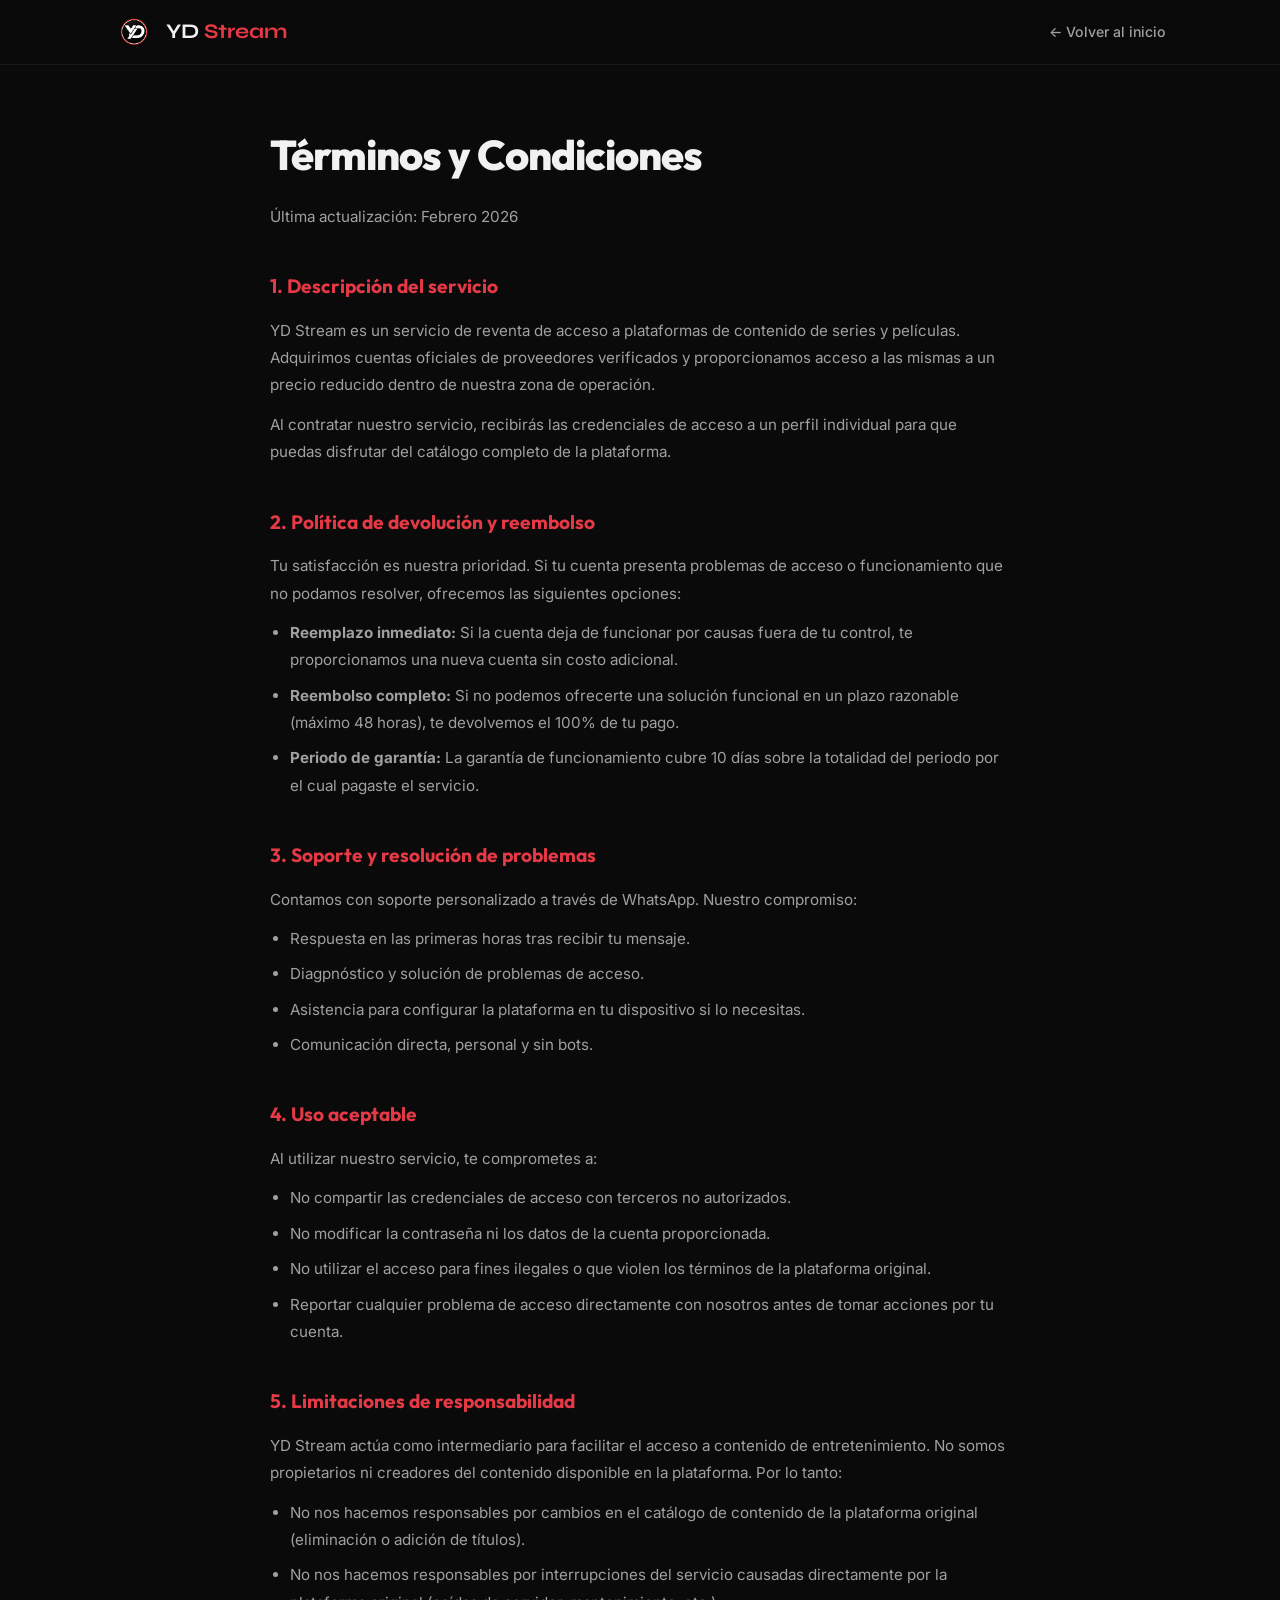
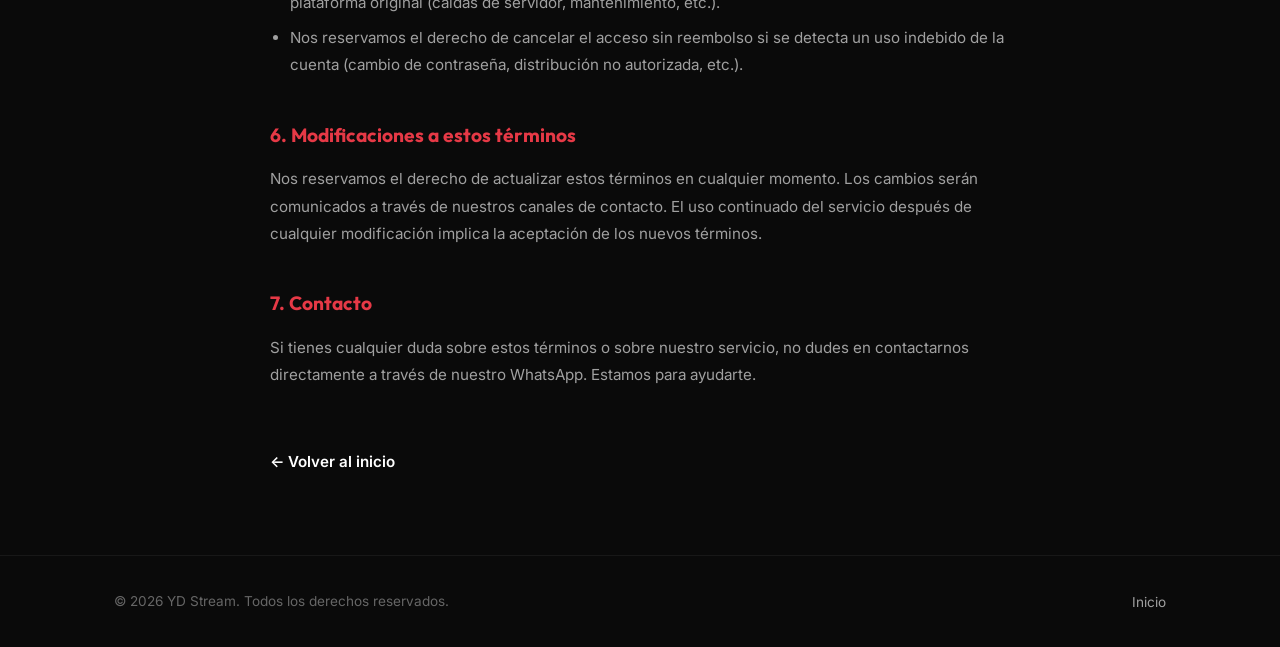
==== html/terms.html @ 0753e667 "primer commit" ====
<!DOCTYPE html>
<html lang="es">

<head>
    <meta charset="UTF-8" />
    <meta name="viewport" content="width=device-width, initial-scale=1.0" />
    <title>Términos y Condiciones — YD Stream</title>
    <meta name="description"
        content="Términos y condiciones del servicio YD Stream. Conoce nuestras políticas de devolución, soporte y uso." />
    <link rel="icon" href="../assets/logo.png" type="image/png" />
    <link rel="stylesheet" href="../css/styles.css" />
</head>

<body>

    <!-- ===== HEADER ===== -->
    <header class="header scrolled">
        <div class="container">
            <a href="../index.html" class="logo">
                <img src="../assets/logo.png" alt="YD Stream Logo" />
                <span class="logo-text">YD <span>Stream</span></span>
            </a>
            <nav class="nav-links">
                <a href="../index.html">← Volver al inicio</a>
            </nav>
        </div>
    </header>

    <!-- ===== TERMS ===== -->
    <main class="terms-page">
        <div class="container">
            <div class="terms-content">
                <h1>Términos y Condiciones</h1>
                <p class="terms-updated">Última actualización: Febrero 2026</p>

                <h2>1. Descripción del servicio</h2>
                <p>
                    YD Stream es un servicio de reventa de acceso a plataformas de contenido de series y películas.
                    Adquirimos cuentas oficiales de proveedores verificados y proporcionamos acceso a las mismas
                    a un precio reducido dentro de nuestra zona de operación.
                </p>
                <p>
                    Al contratar nuestro servicio, recibirás las credenciales de acceso a un perfil
                    individual para que puedas disfrutar del catálogo completo
                    de la plataforma.
                </p>

                <h2>2. Política de devolución y reembolso</h2>
                <p>
                    Tu satisfacción es nuestra prioridad. Si tu cuenta presenta problemas de acceso o funcionamiento
                    que no podamos resolver, ofrecemos las siguientes opciones:
                </p>
                <ul>
                    <li>
                        <strong>Reemplazo inmediato:</strong> Si la cuenta deja de funcionar por causas fuera de tu
                        control,
                        te proporcionamos una nueva cuenta sin costo adicional.
                    </li>
                    <li>
                        <strong>Reembolso completo:</strong> Si no podemos ofrecerte una solución funcional en un plazo
                        razonable (máximo 48 horas), te devolvemos el 100% de tu pago.
                    </li>
                    <li>
                        <strong>Periodo de garantía:</strong> La garantía de funcionamiento cubre 10 días sobre la
                        totalidad del
                        periodo
                        por el cual pagaste el servicio.
                    </li>
                </ul>

                <h2>3. Soporte y resolución de problemas</h2>
                <p>
                    Contamos con soporte personalizado a través de WhatsApp. Nuestro compromiso:
                </p>
                <ul>
                    <li>Respuesta en las primeras horas tras recibir tu mensaje.</li>
                    <li>Diagpnóstico y solución de problemas de acceso.</li>
                    <li>Asistencia para configurar la plataforma en tu dispositivo si lo necesitas.</li>
                    <li>Comunicación directa, personal y sin bots.</li>
                </ul>

                <h2>4. Uso aceptable</h2>
                <p>
                    Al utilizar nuestro servicio, te comprometes a:
                </p>
                <ul>
                    <li>No compartir las credenciales de acceso con terceros no autorizados.</li>
                    <li>No modificar la contraseña ni los datos de la cuenta proporcionada.</li>
                    <li>No utilizar el acceso para fines ilegales o que violen los términos de la plataforma original.
                    </li>
                    <li>Reportar cualquier problema de acceso directamente con nosotros antes de tomar acciones por tu
                        cuenta.</li>
                </ul>

                <h2>5. Limitaciones de responsabilidad</h2>
                <p>
                    YD Stream actúa como intermediario para facilitar el acceso a contenido de entretenimiento.
                    No somos propietarios ni creadores del contenido disponible en la plataforma. Por lo tanto:
                </p>
                <ul>
                    <li>
                        No nos hacemos responsables por cambios en el catálogo de contenido de la plataforma original
                        (eliminación o adición de títulos).
                    </li>
                    <li>
                        No nos hacemos responsables por interrupciones del servicio causadas directamente por la
                        plataforma original (caídas de servidor, mantenimiento, etc.).
                    </li>
                    <li>
                        Nos reservamos el derecho de cancelar el acceso sin reembolso si se detecta un uso indebido
                        de la cuenta (cambio de contraseña, distribución no autorizada, etc.).
                    </li>
                </ul>

                <h2>6. Modificaciones a estos términos</h2>
                <p>
                    Nos reservamos el derecho de actualizar estos términos en cualquier momento. Los cambios
                    serán comunicados a través de nuestros canales de contacto. El uso continuado del servicio
                    después de cualquier modificación implica la aceptación de los nuevos términos.
                </p>

                <h2>7. Contacto</h2>
                <p>
                    Si tienes cualquier duda sobre estos términos o sobre nuestro servicio, no dudes en
                    contactarnos directamente a través de nuestro WhatsApp. Estamos para ayudarte.
                </p>

                <a href="../index.html" class="terms-back">
                    ← Volver al inicio
                </a>
            </div>
        </div>
    </main>

    <!-- ===== FOOTER ===== -->
    <footer class="footer">
        <div class="container">
            <span class="footer-left">© 2026 YD Stream. Todos los derechos reservados.</span>
            <div class="footer-right">
                <a href="../index.html">Inicio</a>
            </div>
        </div>
    </footer>

</body>

</html>
---- css/styles.css ----
/* ============================================
   YD Stream — Global Styles
   Tema: Negro & Rojo | Fuentes: Syne + Inter
   ============================================ */

@import url('https://fonts.googleapis.com/css2?family=Syne:wght@400;500;600;700;800&family=Inter:wght@300;400;500;600;700&family=Outfit:wght@400;500;600;700&display=swap');

/* --- Reset & Base --- */
*,
*::before,
*::after {
  margin: 0;
  padding: 0;
  box-sizing: border-box;
}

:root {
  --bg-primary: #0a0a0a;
  --bg-secondary: #111111;
  --bg-card: #141414;
  --bg-card-hover: #1a1a1a;
  --red-primary: #e63946;
  --red-dark: #c1121f;
  --red-glow: rgba(230, 57, 70, 0.25);
  --red-subtle: rgba(230, 57, 70, 0.08);
  --text-primary: #f1f1f1;
  --text-secondary: #a0a0a0;
  --text-muted: #666;
  --border-color: rgba(255, 255, 255, 0.06);
  --border-light: rgba(255, 255, 255, 0.1);
  --gradient-hero: linear-gradient(160deg, #0a0a0a 0%, #1a0a0d 40%, #0f0f0f 100%);
  --gradient-red: linear-gradient(135deg, #e63946, #c1121f);
  --gradient-card: linear-gradient(145deg, rgba(230, 57, 70, 0.06), rgba(10, 10, 10, 0));
  --shadow-red: 0 4px 30px rgba(230, 57, 70, 0.15);
  --shadow-card: 0 4px 24px rgba(0, 0, 0, 0.4);
  --radius-sm: 8px;
  --radius-md: 14px;
  --radius-lg: 20px;
  --radius-xl: 28px;
  --font-display: 'Syne', sans-serif;
  --font-heading: 'Outfit', sans-serif;
  --font-body: 'Inter', sans-serif;
  --transition: 0.3s cubic-bezier(0.4, 0, 0.2, 1);
}

html {
  scroll-behavior: smooth;
  font-size: 16px;
}

body {
  font-family: var(--font-body);
  background-color: var(--bg-primary);
  color: var(--text-primary);
  line-height: 1.7;
  overflow-x: hidden;
  -webkit-font-smoothing: antialiased;
}

a {
  text-decoration: none;
  color: inherit;
}

img {
  max-width: 100%;
  display: block;
}

ul {
  list-style: none;
}

/* --- Utilities --- */
.container {
  max-width: 1100px;
  margin: 0 auto;
  padding: 0 24px;
}

.section {
  padding: 100px 0;
}

.section-label {
  font-family: var(--font-heading);
  font-size: 0.78rem;
  font-weight: 600;
  letter-spacing: 3px;
  text-transform: uppercase;
  color: var(--red-primary);
  margin-bottom: 12px;
  display: block;
}

.section-title {
  font-family: var(--font-display);
  font-size: clamp(1.8rem, 4.5vw, 2.6rem);
  font-weight: 700;
  line-height: 1.2;
  margin-bottom: 14px;
  letter-spacing: -0.5px;
}

.section-subtitle {
  font-size: 1rem;
  color: var(--text-secondary);
  max-width: 520px;
  line-height: 1.75;
}

.text-center {
  text-align: center;
}

.mx-auto {
  margin-left: auto;
  margin-right: auto;
}

/* --- Animated bg blobs --- */
.bg-glow {
  position: absolute;
  width: 500px;
  height: 500px;
  border-radius: 50%;
  filter: blur(140px);
  opacity: 0.3;
  pointer-events: none;
  z-index: 0;
}

.bg-glow--red {
  background: var(--red-primary);
}

.bg-glow--dark {
  background: #2a0a0f;
}

/* =====================
   HEADER / NAV
   ===================== */
.header {
  position: fixed;
  top: 0;
  left: 0;
  right: 0;
  z-index: 1000;
  padding: 16px 0;
  transition: var(--transition);
  background: transparent;
}

.header.scrolled {
  background: rgba(10, 10, 10, 0.85);
  backdrop-filter: blur(20px);
  -webkit-backdrop-filter: blur(20px);
  border-bottom: 1px solid var(--border-color);
  padding: 12px 0;
}

.header .container {
  display: flex;
  align-items: center;
  justify-content: space-between;
}

.logo {
  display: flex;
  align-items: center;
  gap: 12px;
}

.logo img {
  height: 40px;
  width: auto;
}

.logo-text {
  font-family: var(--font-display);
  font-size: 1.3rem;
  font-weight: 700;
  color: var(--text-primary);
}

.logo-text span {
  color: var(--red-primary);
}

.nav-links {
  display: flex;
  align-items: center;
  gap: 36px;
}

.nav-links a {
  font-family: var(--font-body);
  font-size: 0.88rem;
  font-weight: 500;
  color: var(--text-secondary);
  transition: var(--transition);
  position: relative;
}

.nav-links a::after {
  content: '';
  position: absolute;
  bottom: -4px;
  left: 0;
  width: 0;
  height: 2px;
  background: var(--gradient-red);
  border-radius: 2px;
  transition: var(--transition);
}

.nav-links a:hover {
  color: var(--text-primary);
}

.nav-links a:hover::after {
  width: 100%;
}

/* Hamburger */
.hamburger {
  display: none;
  flex-direction: column;
  gap: 5px;
  cursor: pointer;
  padding: 4px;
  z-index: 1001;
}

.hamburger span {
  display: block;
  width: 24px;
  height: 2px;
  background: var(--text-primary);
  border-radius: 2px;
  transition: var(--transition);
}

.hamburger.active span:nth-child(1) {
  transform: rotate(45deg) translate(5px, 5px);
}

.hamburger.active span:nth-child(2) {
  opacity: 0;
}

.hamburger.active span:nth-child(3) {
  transform: rotate(-45deg) translate(5px, -5px);
}

/* Mobile Nav */
.mobile-nav {
  display: none;
  position: fixed;
  top: 0;
  left: 0;
  right: 0;
  bottom: 0;
  background: rgba(10, 10, 10, 0.97);
  backdrop-filter: blur(24px);
  z-index: 999;
  flex-direction: column;
  align-items: center;
  justify-content: center;
  gap: 32px;
}

.mobile-nav.active {
  display: flex;
}

.mobile-nav a {
  font-family: var(--font-display);
  font-size: 1.5rem;
  font-weight: 600;
  color: var(--text-primary);
  transition: var(--transition);
}

.mobile-nav a:hover {
  color: var(--red-primary);
}

/* =====================
   HERO
   ===================== */
.hero {
  position: relative;
  min-height: 100vh;
  display: flex;
  align-items: center;
  background: var(--gradient-hero);
  overflow: hidden;
}

.hero .bg-glow {
  top: -100px;
  right: -150px;
  opacity: 0.12;
}

.hero .hero-glow-2 {
  bottom: -200px;
  left: -200px;
  width: 400px;
  height: 400px;
  opacity: 0.08;
}

.hero-content {
  position: relative;
  z-index: 1;
  max-width: 700px;
}

.hero-badge {
  display: inline-flex;
  align-items: center;
  gap: 8px;
  padding: 8px 18px;
  background: var(--red-subtle);
  border: 1px solid rgba(230, 57, 70, 0.15);
  border-radius: 100px;
  font-size: 0.76rem;
  font-weight: 600;
  color: var(--red-primary);
  margin-bottom: 32px;
  letter-spacing: 0.5px;
}

.hero-badge .dot {
  width: 6px;
  height: 6px;
  background: var(--red-primary);
  border-radius: 50%;
  animation: pulse 2s infinite;
}

@keyframes pulse {

  0%,
  100% {
    opacity: 1;
    transform: scale(1);
  }

  50% {
    opacity: 0.5;
    transform: scale(1.3);
  }
}

.hero-title {
  font-family: var(--font-heading);
  font-size: clamp(2rem, 5vw, 3.2rem);
  font-weight: 700;
  line-height: 1.15;
  margin-bottom: 22px;
  letter-spacing: -0.5px;
}

.hero-title .highlight {
  background: var(--gradient-red);
  -webkit-background-clip: text;
  -webkit-text-fill-color: transparent;
  background-clip: text;
}

.hero-description {
  font-size: 1.05rem;
  color: var(--text-secondary);
  line-height: 1.75;
  margin-bottom: 40px;
  max-width: 480px;
}

.hero-actions {
  display: flex;
  gap: 16px;
  flex-wrap: wrap;
}

/* --- Hero Grid Layout --- */
.hero-grid {
  display: grid;
  grid-template-columns: 1fr 1fr;
  gap: 40px;
  align-items: center;
}

/* --- Collage --- */
.hero-collage {
  position: relative;
  width: 100%;
  height: 420px;
  z-index: 1;
}

.collage-card {
  position: absolute;
  border-radius: 10px;
  overflow: hidden;
  box-shadow: 0 10px 36px rgba(0, 0, 0, 0.55);
  border: 2px solid rgba(255, 255, 255, 0.07);
}

.collage-card img {
  width: 100%;
  height: 100%;
  object-fit: cover;
  display: block;
}

/* Poster 1 — far left */
.collage-card--1 {
  width: 140px;
  height: 205px;
  top: 50px;
  left: 0;
  transform: rotate(-7deg);
  z-index: 1;
}

/* Poster 2 — upper-center-left, overlapping 1 */
.collage-card--2 {
  width: 145px;
  height: 212px;
  top: 10px;
  left: 105px;
  transform: rotate(4deg);
  z-index: 3;
}

/* Poster 3 — center, biggest, front */
.collage-card--3 {
  width: 155px;
  height: 230px;
  top: 60px;
  left: 50%;
  transform: translateX(-50%) rotate(-2deg);
  z-index: 5;
}

/* Poster 4 — lower-center-right */
.collage-card--4 {
  width: 140px;
  height: 205px;
  bottom: 15px;
  right: 90px;
  transform: rotate(5deg);
  z-index: 2;
}

/* Poster 5 — far right */
.collage-card--5 {
  width: 145px;
  height: 210px;
  top: 30px;
  right: 0;
  transform: rotate(-4deg);
  z-index: 4;
}

/* --- Buttons --- */
.btn {
  display: inline-flex;
  align-items: center;
  gap: 10px;
  padding: 14px 32px;
  border-radius: var(--radius-md);
  font-family: var(--font-heading);
  font-size: 0.92rem;
  font-weight: 600;
  border: none;
  cursor: pointer;
  transition: var(--transition);
  white-space: nowrap;
}

.btn-primary {
  background: var(--gradient-red);
  color: #fff;
  box-shadow: var(--shadow-red);
}

.btn-primary:hover {
  transform: translateY(-2px);
  box-shadow: 0 8px 40px rgba(230, 57, 70, 0.3);
}

.btn-secondary {
  background: transparent;
  color: var(--text-primary);
  border: 1px solid var(--border-light);
}

.btn-secondary:hover {
  background: rgba(255, 255, 255, 0.04);
  border-color: var(--red-primary);
  color: var(--red-primary);
  transform: translateY(-2px);
}

/* =====================
   SERVICE — Steps Flow
   ===================== */
.service {
  position: relative;
  background: var(--bg-secondary);
  border-top: 1px solid var(--border-color);
  border-bottom: 1px solid var(--border-color);
}

.steps-flow {
  display: grid;
  grid-template-columns: repeat(2, 1fr);
  gap: 24px;
  margin-top: 48px;
  max-width: 900px;
  margin-left: auto;
  margin-right: auto;
}

.step-item {
  display: flex;
  align-items: flex-start;
  gap: 20px;
  padding: 28px 24px;
  background: var(--bg-card);
  border: 1px solid var(--border-color);
  border-radius: var(--radius-lg);
  transition: var(--transition);
}

.step-item:hover {
  border-color: rgba(230, 57, 70, 0.12);
  background: var(--bg-card-hover);
}

.step-number {
  flex-shrink: 0;
  width: 48px;
  height: 48px;
  background: var(--gradient-red);
  border-radius: var(--radius-sm);
  display: flex;
  align-items: center;
  justify-content: center;
  font-family: var(--font-heading);
  font-size: 1.1rem;
  font-weight: 800;
  color: #fff;
  letter-spacing: -0.5px;
}

.step-body h3 {
  font-family: var(--font-heading);
  font-size: 1.02rem;
  font-weight: 700;
  margin-bottom: 6px;
}

.step-body p {
  font-size: 0.88rem;
  color: var(--text-secondary);
  line-height: 1.7;
}

/* =====================
   PLAN TICKET
   ===================== */
.plan-ticket {
  display: flex;
  max-width: 850px;
  margin: 80px auto 0;
  background: var(--bg-card);
  border-radius: 16px;
  box-shadow: 0 16px 40px rgba(0, 0, 0, 0.4);
  overflow: hidden;
  position: relative;
}

/* --- Ticket Stub (Left) --- */
.ticket-stub {
  flex: 0 0 240px;
  background: #1a1a1a;
  padding: 32px 24px;
  display: flex;
  flex-direction: column;
  justify-content: center;
  align-items: center;
  text-align: center;
  position: relative;
  border-right: 2px dashed rgba(255, 255, 255, 0.1);
  z-index: 2;
}

/* Semi-circle cutouts for persecution effect */
.ticket-stub::before,
.ticket-stub::after {
  content: '';
  position: absolute;
  right: -10px;
  width: 20px;
  height: 20px;
  background: var(--bg-primary);
  /* Matches body bg */
  border-radius: 50%;
  z-index: 3;
}

.ticket-stub::before {
  top: -10px;
}

.ticket-stub::after {
  bottom: -10px;
}

.stub-header {
  margin-bottom: 24px;
}

.stub-header .brand {
  display: block;
  font-family: var(--font-heading);
  font-weight: 800;
  letter-spacing: 2px;
  font-size: 0.9rem;
  color: #555;
  margin-bottom: 4px;
}

.stub-header .admit-one {
  display: block;
  font-family: var(--font-heading);
  font-weight: 700;
  color: var(--red-primary);
  font-size: 1.1rem;
}

.stub-price {
  font-family: var(--font-heading);
  font-size: 4rem;
  font-weight: 800;
  color: #fff;
  line-height: 1;
  letter-spacing: -2px;
  margin-bottom: 6px;
}

.stub-price .currency {
  font-size: 1.8rem;
  vertical-align: top;
  margin-right: 4px;
  color: var(--red-primary);
}

.price-secondary {
  font-size: 1.5rem;
  color: var(--text-secondary);
  font-weight: 600;
  vertical-align: middle;
  margin-left: 8px;
  letter-spacing: -0.5px;
}

.stub-note {
  font-size: 0.85rem;
  color: var(--text-secondary);
  margin-bottom: 24px;
}

.stub-promo {
  background: rgba(230, 57, 70, 0.1);
  border: 1px solid rgba(230, 57, 70, 0.2);
  padding: 8px 16px;
  border-radius: 8px;
  display: flex;
  flex-direction: column;
  gap: 2px;
}

.stub-promo span {
  font-size: 0.7rem;
  font-weight: 700;
  color: var(--red-primary);
  letter-spacing: 0.5px;
}

.stub-promo strong {
  font-size: 1.4rem;
  color: #fff;
  font-weight: 800;
}

/* --- Ticket Body (Right) --- */
.ticket-body {
  flex: 1;
  padding: 40px;
  background: radial-gradient(circle at top right, #1a1a1a, #111);
  display: flex;
  flex-direction: column;
  justify-content: space-between;
  position: relative;
}

.ticket-row {
  display: grid;
  grid-template-columns: repeat(3, 1fr);
  gap: 24px;
}

.ticket-row:last-of-type {
  grid-template-columns: repeat(2, 1fr);
}

.ticket-item {
  display: flex;
  flex-direction: column;
  gap: 8px;
}

.ticket-item .label {
  display: flex;
  align-items: center;
  gap: 6px;
  font-size: 0.75rem;
  font-weight: 700;
  letter-spacing: 1px;
  color: #666;
  text-transform: uppercase;
}

.ticket-item .label svg {
  color: var(--red-primary);
  opacity: 0.8;
}

.ticket-item .value {
  font-family: var(--font-heading);
  font-size: 1.1rem;
  font-weight: 600;
  color: #fff;
}

.ticket-divider {
  height: 1px;
  background: rgba(255, 255, 255, 0.08);
  margin: 32px 0;
}

/* Simulated Barcode */
.ticket-barcode {
  display: flex;
  gap: 4px;
  height: 32px;
  opacity: 0.4;
  margin-top: auto;
  /* Push to bottom if space allows */
  padding-top: 32px;
  justify-content: flex-end;
}

.ticket-barcode span {
  background: #fff;
  width: 2px;
}

.ticket-barcode span:nth-child(2n) {
  width: 4px;
}

.ticket-barcode span:nth-child(3n) {
  width: 1px;
}

.ticket-barcode span:nth-child(4n) {
  width: 6px;
}

/* Responsive Ticket */
@media (max-width: 768px) {
  .plan-ticket {
    margin-top: 60px;
    /* Reduced top margin on mobile */
    flex-direction: column;
    max-width: 360px;
    /* Slimit width */
    background: linear-gradient(145deg, #1a1a1a, #0a0a0a);
    border: 1px solid rgba(255, 255, 255, 0.08);
  }

  .ticket-stub {
    flex: auto;
    border-right: none;
    border-bottom: 1px solid rgba(255, 255, 255, 0.08);
    padding: 20px;
    background: none;
  }

  /* Hide cutouts on mobile */
  .ticket-stub::before,
  .ticket-stub::after {
    display: none;
  }

  .stub-price {
    font-size: 3.2rem;
    /* Smaller price */
  }

  .ticket-body {
    padding: 20px;
    background: none;
  }

  /* Compact Flex Layout for details */
  .ticket-row {
    display: flex;
    flex-wrap: wrap;
    gap: 16px;
  }

  .ticket-row:last-of-type {
    display: flex;
    flex-wrap: wrap;
    gap: 16px;
    margin-top: 0;
    /* Reset */
  }

  .ticket-item {
    flex: 1 1 45%;
    /* 2 columns */
    min-width: 130px;
  }

  /* Specific adjustment if needed for longer texts */
  .ticket-item .value {
    font-size: 0.95rem;
    /* Slightly smaller text */
  }

  .ticket-divider {
    margin: 16px 0;
  }

  .ticket-barcode {
    display: none;
    /* Hide barcode on mobile */
  }

  .hide-mobile {
    display: none;
  }
}

.guarantees-grid {
  display: grid;
  grid-template-columns: repeat(3, 1fr);
  gap: 24px;
  margin-top: 48px;
}

.guarantee-card {
  padding: 36px 28px;
  background: var(--bg-card);
  border: 1px solid var(--border-color);
  border-radius: var(--radius-lg);
  transition: var(--transition);
  position: relative;
  overflow: hidden;
}

.guarantee-card::before {
  content: '';
  position: absolute;
  top: 0;
  left: 0;
  right: 0;
  bottom: 0;
  background: var(--gradient-card);
  opacity: 0;
  transition: var(--transition);
}

.guarantee-card:hover {
  border-color: rgba(230, 57, 70, 0.2);
  transform: translateY(-4px);
  box-shadow: var(--shadow-card);
}

.guarantee-card:hover::before {
  opacity: 1;
}

.guarantee-card>* {
  position: relative;
  z-index: 1;
}

.guarantee-icon {
  width: 52px;
  height: 52px;
  background: var(--red-subtle);
  border: 1px solid rgba(230, 57, 70, 0.1);
  border-radius: var(--radius-md);
  display: flex;
  align-items: center;
  justify-content: center;
  margin-bottom: 20px;
  color: var(--red-primary);
}

.guarantee-card h3 {
  font-family: var(--font-heading);
  font-size: 1.1rem;
  font-weight: 700;
  margin-bottom: 10px;
}

.guarantee-card p {
  font-size: 0.88rem;
  color: var(--text-secondary);
  line-height: 1.7;
}

/* =====================
   CONTACT — Compact Strip
   ===================== */
.contact {
  position: relative;
  padding: 60px 0;
}

.contact-strip {
  display: flex;
  align-items: center;
  justify-content: space-between;
  gap: 32px;
  background: var(--bg-secondary);
  border: 1px solid var(--border-color);
  border-radius: var(--radius-lg);
  padding: 36px 40px;
  position: relative;
  overflow: hidden;
}

.contact-strip::before {
  content: '';
  position: absolute;
  top: 0;
  left: 0;
  bottom: 0;
  width: 3px;
  background: var(--gradient-red);
}

.contact-text h3 {
  font-family: var(--font-display);
  font-size: 1.4rem;
  font-weight: 700;
  margin-bottom: 4px;
}

.contact-text p {
  font-size: 0.92rem;
  color: var(--text-secondary);
}

.btn-whatsapp {
  background: #25D366;
  color: #fff;
  box-shadow: 0 4px 20px rgba(37, 211, 102, 0.2);
  flex-shrink: 0;
}

.btn-whatsapp:hover {
  transform: translateY(-2px);
  box-shadow: 0 8px 30px rgba(37, 211, 102, 0.3);
}

.whatsapp-icon {
  width: 20px;
  height: 20px;
}

/* =====================
   FOOTER
   ===================== */
.footer {
  padding: 32px 0;
  border-top: 1px solid var(--border-color);
  background: var(--bg-primary);
}

.footer .container {
  display: flex;
  align-items: center;
  justify-content: space-between;
  flex-wrap: wrap;
  gap: 16px;
}

.footer-left {
  font-size: 0.85rem;
  color: var(--text-muted);
}

.footer-right a {
  font-size: 0.85rem;
  color: var(--text-secondary);
  transition: var(--transition);
}

.footer-right a:hover {
  color: var(--red-primary);
}

/* =====================
   SCROLL ANIMATIONS
   ===================== */
.reveal {
  opacity: 0;
  transform: translateY(30px);
  transition: opacity 0.7s ease, transform 0.7s ease;
}

.reveal.visible {
  opacity: 1;
  transform: translateY(0);
}

/* =====================
   RESPONSIVE
   ===================== */
@media (max-width: 900px) {
  .hero-grid {
    grid-template-columns: 1fr;
  }

  .hero-collage {
    display: none;
  }

  .steps-flow {
    grid-template-columns: 1fr 1fr;
  }

  .guarantees-grid {
    grid-template-columns: 1fr;
    max-width: 420px;
    margin-left: auto;
    margin-right: auto;
  }
}

@media (max-width: 768px) {
  .nav-links {
    display: none;
  }

  .hamburger {
    display: flex;
  }

  .section {
    padding: 72px 0;
  }

  .hero {
    min-height: auto;
    padding: 140px 0 80px;
  }

  .hero-title {
    font-size: clamp(2.2rem, 9vw, 3rem);
    letter-spacing: -1px;
  }

  .steps-flow {
    grid-template-columns: 1fr;
  }

  .contact {
    padding: 48px 0;
  }

  .contact-strip {
    flex-direction: column;
    text-align: center;
    padding: 32px 24px;
    gap: 20px;
  }

  .contact-strip::before {
    top: 0;
    left: 0;
    right: 0;
    bottom: auto;
    width: auto;
    height: 3px;
  }

  .footer .container {
    flex-direction: column;
    text-align: center;
  }
}

/* =====================
   TERMS PAGE
   ===================== */
.terms-page {
  padding-top: 120px;
  padding-bottom: 80px;
  min-height: 100vh;
}

.terms-content {
  max-width: 740px;
  margin: 0 auto;
}

.terms-content h1 {
  font-family: var(--font-heading);
  font-size: clamp(2rem, 5vw, 2.6rem);
  font-weight: 800;
  margin-bottom: 12px;
  letter-spacing: -1px;
}

.terms-updated {
  font-size: 0.85rem;
  color: var(--text-muted);
  margin-bottom: 48px;
}

.terms-content h2 {
  font-family: var(--font-heading);
  font-size: 1.2rem;
  font-weight: 700;
  margin-top: 40px;
  margin-bottom: 14px;
  color: var(--red-primary);
}

.terms-content p,
.terms-content li {
  font-size: 0.95rem;
  color: var(--text-secondary);
  line-height: 1.8;
  margin-bottom: 12px;
}

.terms-content ul {
  padding-left: 20px;
  list-style: disc;
}

.terms-content ul li {
  margin-bottom: 8px;
}

.terms-back {
  display: inline-flex;
  align-items: center;
  gap: 8px;
  margin-top: 48px;
  color: white;
  font-weight: 600;
  font-size: 0.95rem;
  transition: var(--transition);
}

.terms-back:hover {
  gap: 12px;
}

/* =====================
   SECURITY WARNING
   ===================== */
.security-warning {
  max-width: 750px;
  margin: 40px auto 0;
  padding: 24px;
  background: rgba(230, 57, 70, 0.08);
  border: 1px solid rgba(230, 57, 70, 0.2);
  border-radius: var(--radius-md);
  display: flex;
  gap: 20px;
  align-items: flex-start;
}

.warning-icon {
  flex-shrink: 0;
  width: 40px;
  height: 40px;
  background: rgba(230, 57, 70, 0.15);
  border-radius: 50%;
  display: flex;
  align-items: center;
  justify-content: center;
  color: var(--red-primary);
}

.warning-content h4 {
  font-family: var(--font-heading);
  font-size: 1.1rem;
  font-weight: 700;
  color: var(--red-primary);
  margin-bottom: 8px;
  display: flex;
  align-items: center;
  gap: 8px;
}

.warning-content p {
  font-size: 0.95rem;
  color: var(--text-secondary);
  line-height: 1.6;
}

@media (max-width: 768px) {
  .security-warning {
    flex-direction: column;
    gap: 16px;
    text-align: center;
    align-items: center;
    max-width: 360px;
    margin-left: auto;
    margin-right: auto;
  }

  .warning-content h4 {
    justify-content: center;
  }
}
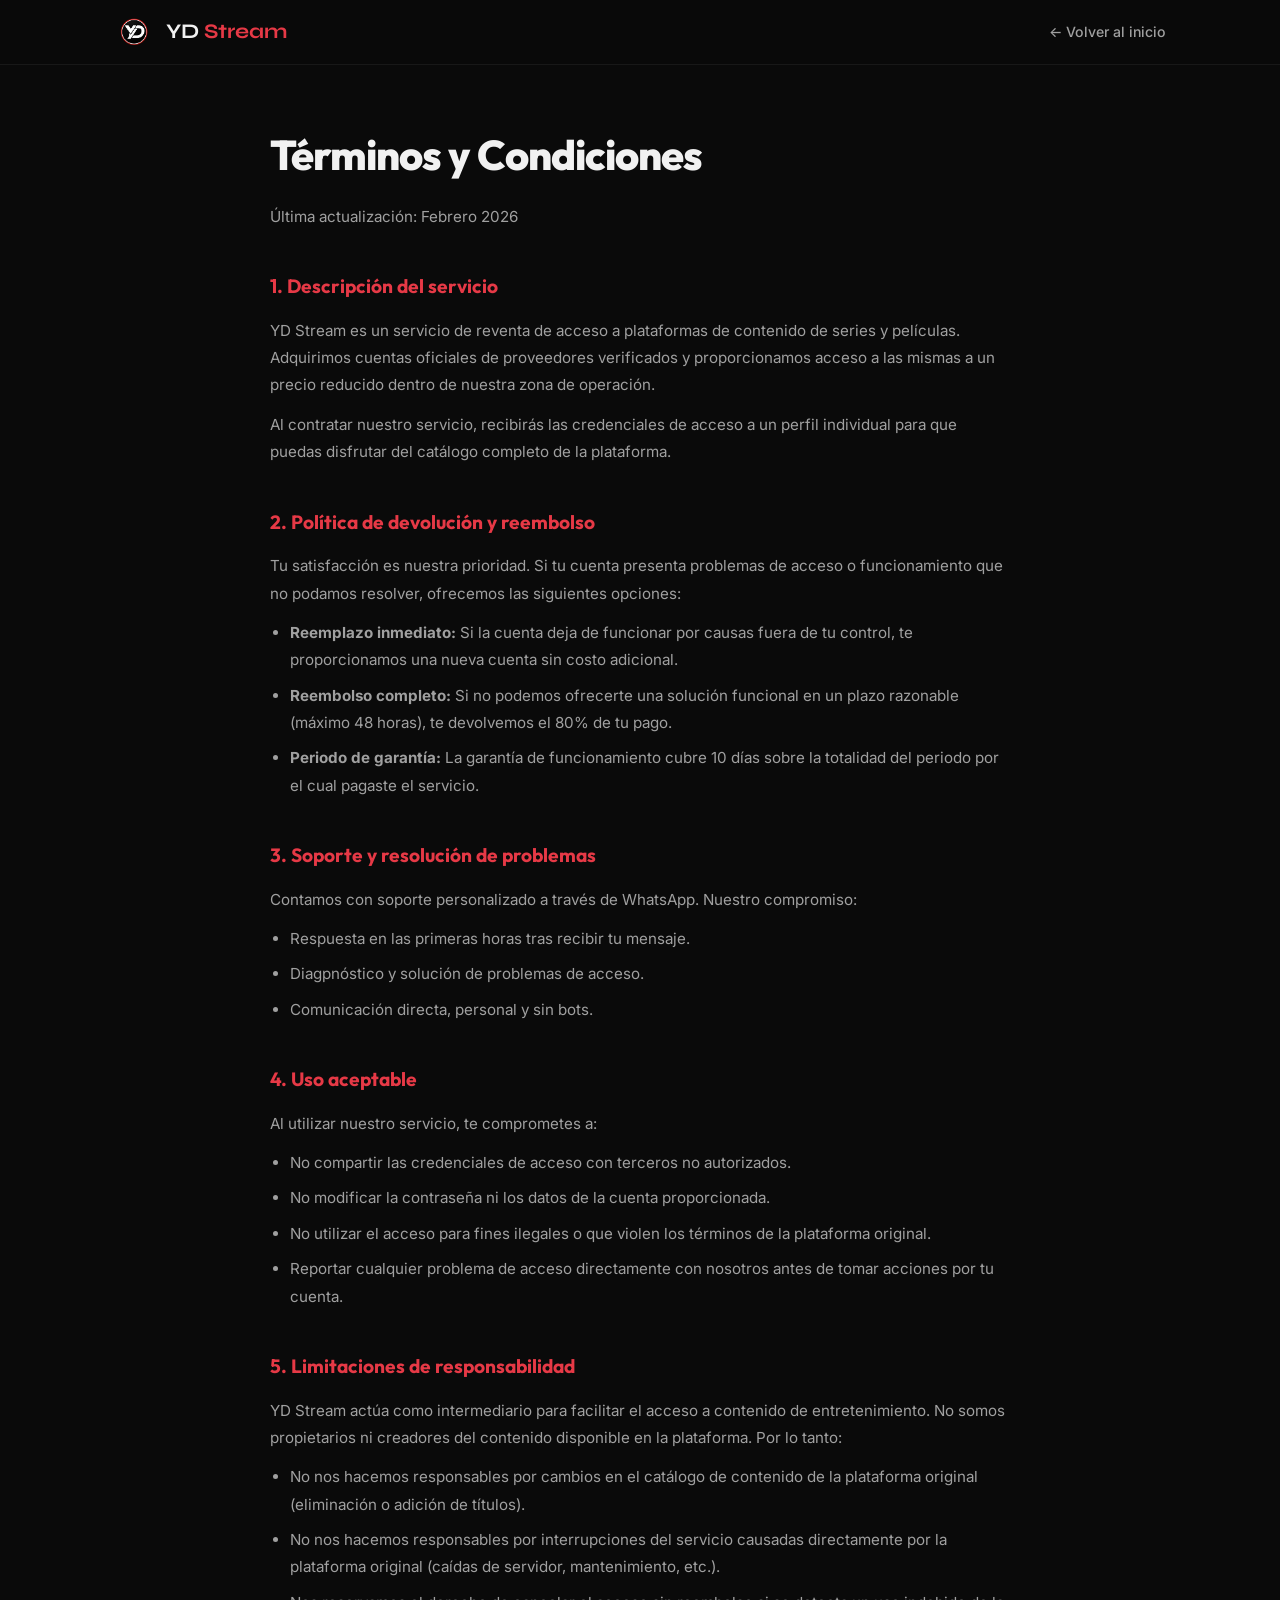
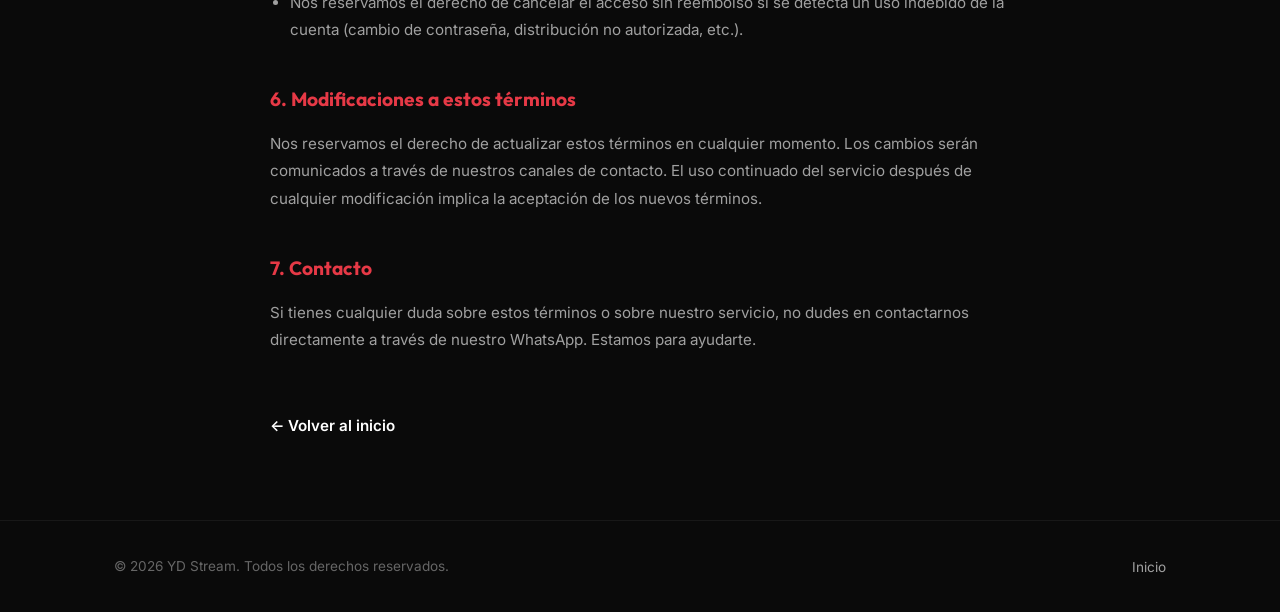
==== commit f3e2aeca: "segundo commit" ====
--- a/html/terms.html
+++ b/html/terms.html
@@ -58,7 +58,7 @@
                     </li>
                     <li>
                         <strong>Reembolso completo:</strong> Si no podemos ofrecerte una solución funcional en un plazo
-                        razonable (máximo 48 horas), te devolvemos el 100% de tu pago.
+                        razonable (máximo 48 horas), te devolvemos el 80% de tu pago.
                     </li>
                     <li>
                         <strong>Periodo de garantía:</strong> La garantía de funcionamiento cubre 10 días sobre la
@@ -75,7 +75,7 @@
                 <ul>
                     <li>Respuesta en las primeras horas tras recibir tu mensaje.</li>
                     <li>Diagpnóstico y solución de problemas de acceso.</li>
-                    <li>Asistencia para configurar la plataforma en tu dispositivo si lo necesitas.</li>
+                    <!-- <li>Asistencia para configurar la plataforma en tu dispositivo si lo necesitas.</li> -->
                     <li>Comunicación directa, personal y sin bots.</li>
                 </ul>
 
--- a/css/styles.css
+++ b/css/styles.css
@@ -508,6 +508,77 @@
 }
 
 /* =====================
+   LOGOS CAROUSEL
+   ===================== */
+.logos-ticker {
+  padding: 15px 0;
+  background: var(--bg-primary);
+  overflow: hidden;
+  position: relative;
+  z-index: 2;
+  border-bottom: 1px solid var(--border-color);
+  opacity: 0.9;
+}
+
+.logos-ticker-track {
+  display: flex;
+  width: max-content;
+  animation: scroll-right 40s linear infinite;
+}
+
+.logo-item {
+  width: 150px;
+  height: 40px;
+  display: flex;
+  align-items: center;
+  justify-content: center;
+  flex-shrink: 0;
+}
+
+.logo-item img {
+  max-width: 90px;
+  max-height: 22px;
+  width: auto;
+  height: auto;
+  object-fit: contain;
+  opacity: 0.6;
+  filter: brightness(0) invert(1);
+  -webkit-filter: brightness(0) invert(1);
+  transition: var(--transition);
+}
+
+.logo-item:hover img {
+  opacity: 1;
+  transform: scale(1.05);
+}
+
+@keyframes scroll-right {
+  0% {
+    transform: translateX(-50%);
+  }
+
+  100% {
+    transform: translateX(0);
+  }
+}
+
+@media (max-width: 768px) {
+  .logos-ticker {
+    padding: 15px 0;
+  }
+
+  .logo-item {
+    width: 110px;
+    height: 30px;
+  }
+
+  .logo-item img {
+    max-width: 70px;
+    max-height: 18px;
+  }
+}
+
+/* =====================
    SERVICE — Steps Flow
    ===================== */
 .service {
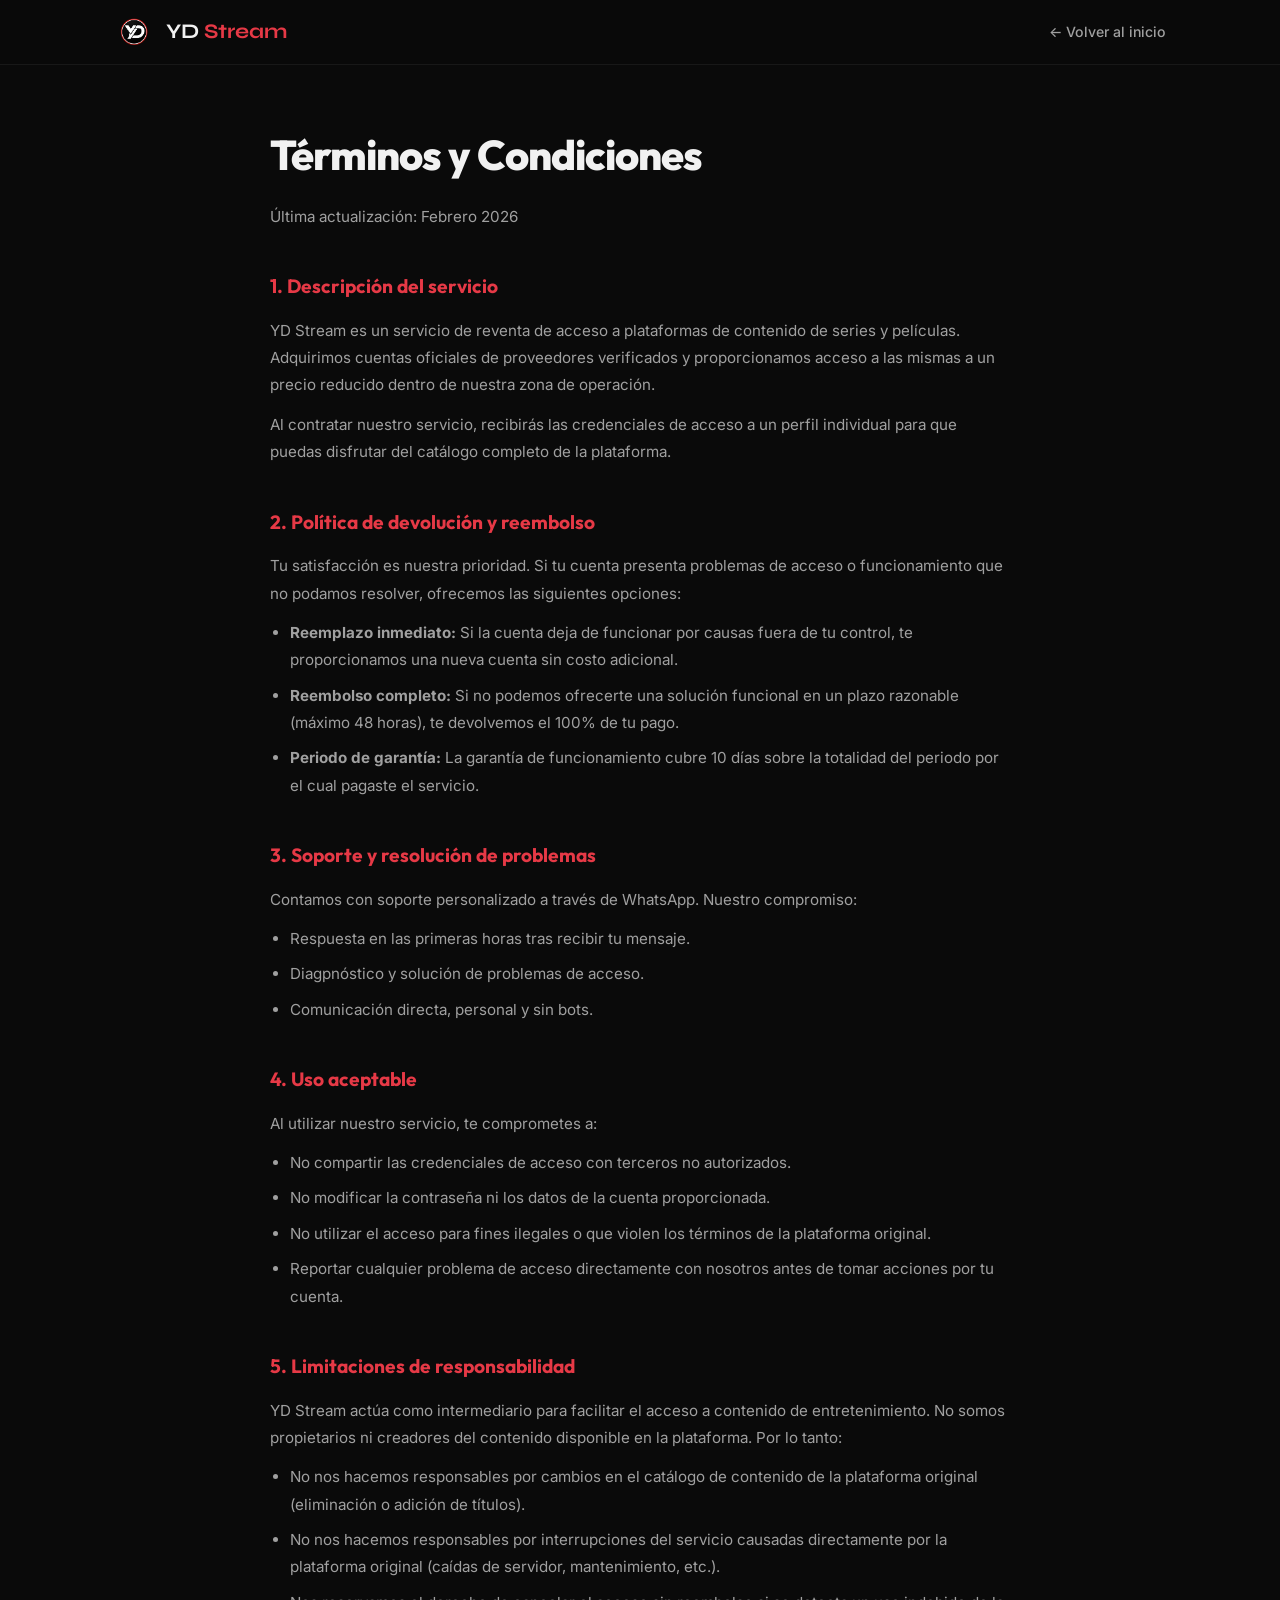
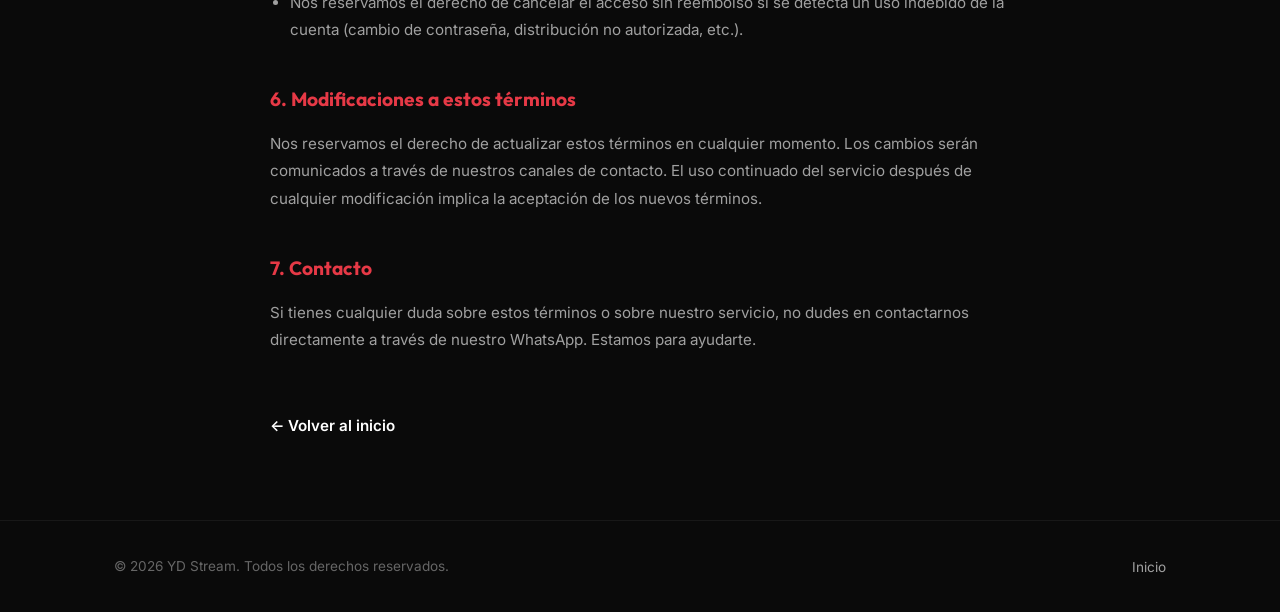
==== commit 71c1592d: "tercer commit" ====
--- a/html/terms.html
+++ b/html/terms.html
@@ -58,7 +58,7 @@
                     </li>
                     <li>
                         <strong>Reembolso completo:</strong> Si no podemos ofrecerte una solución funcional en un plazo
-                        razonable (máximo 48 horas), te devolvemos el 80% de tu pago.
+                        razonable (máximo 48 horas), te devolvemos el 100% de tu pago.
                     </li>
                     <li>
                         <strong>Periodo de garantía:</strong> La garantía de funcionamiento cubre 10 días sobre la
